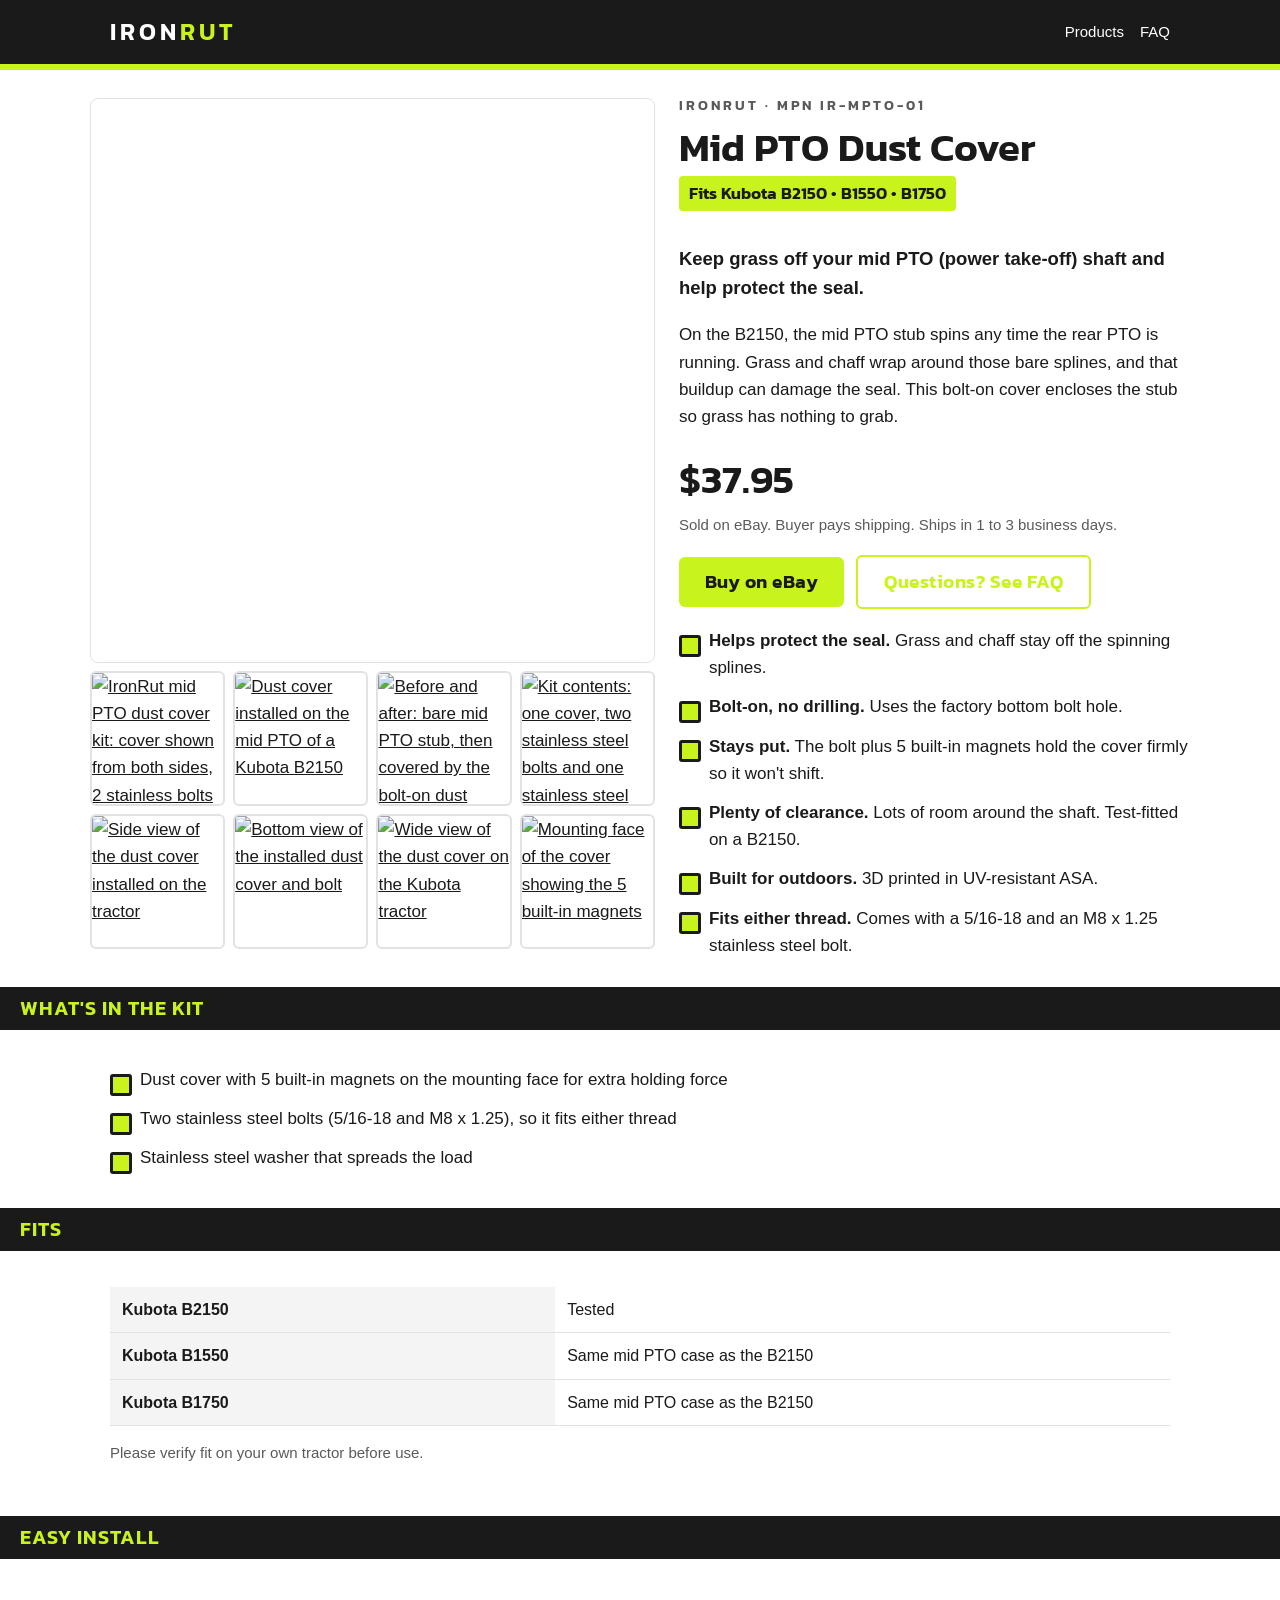
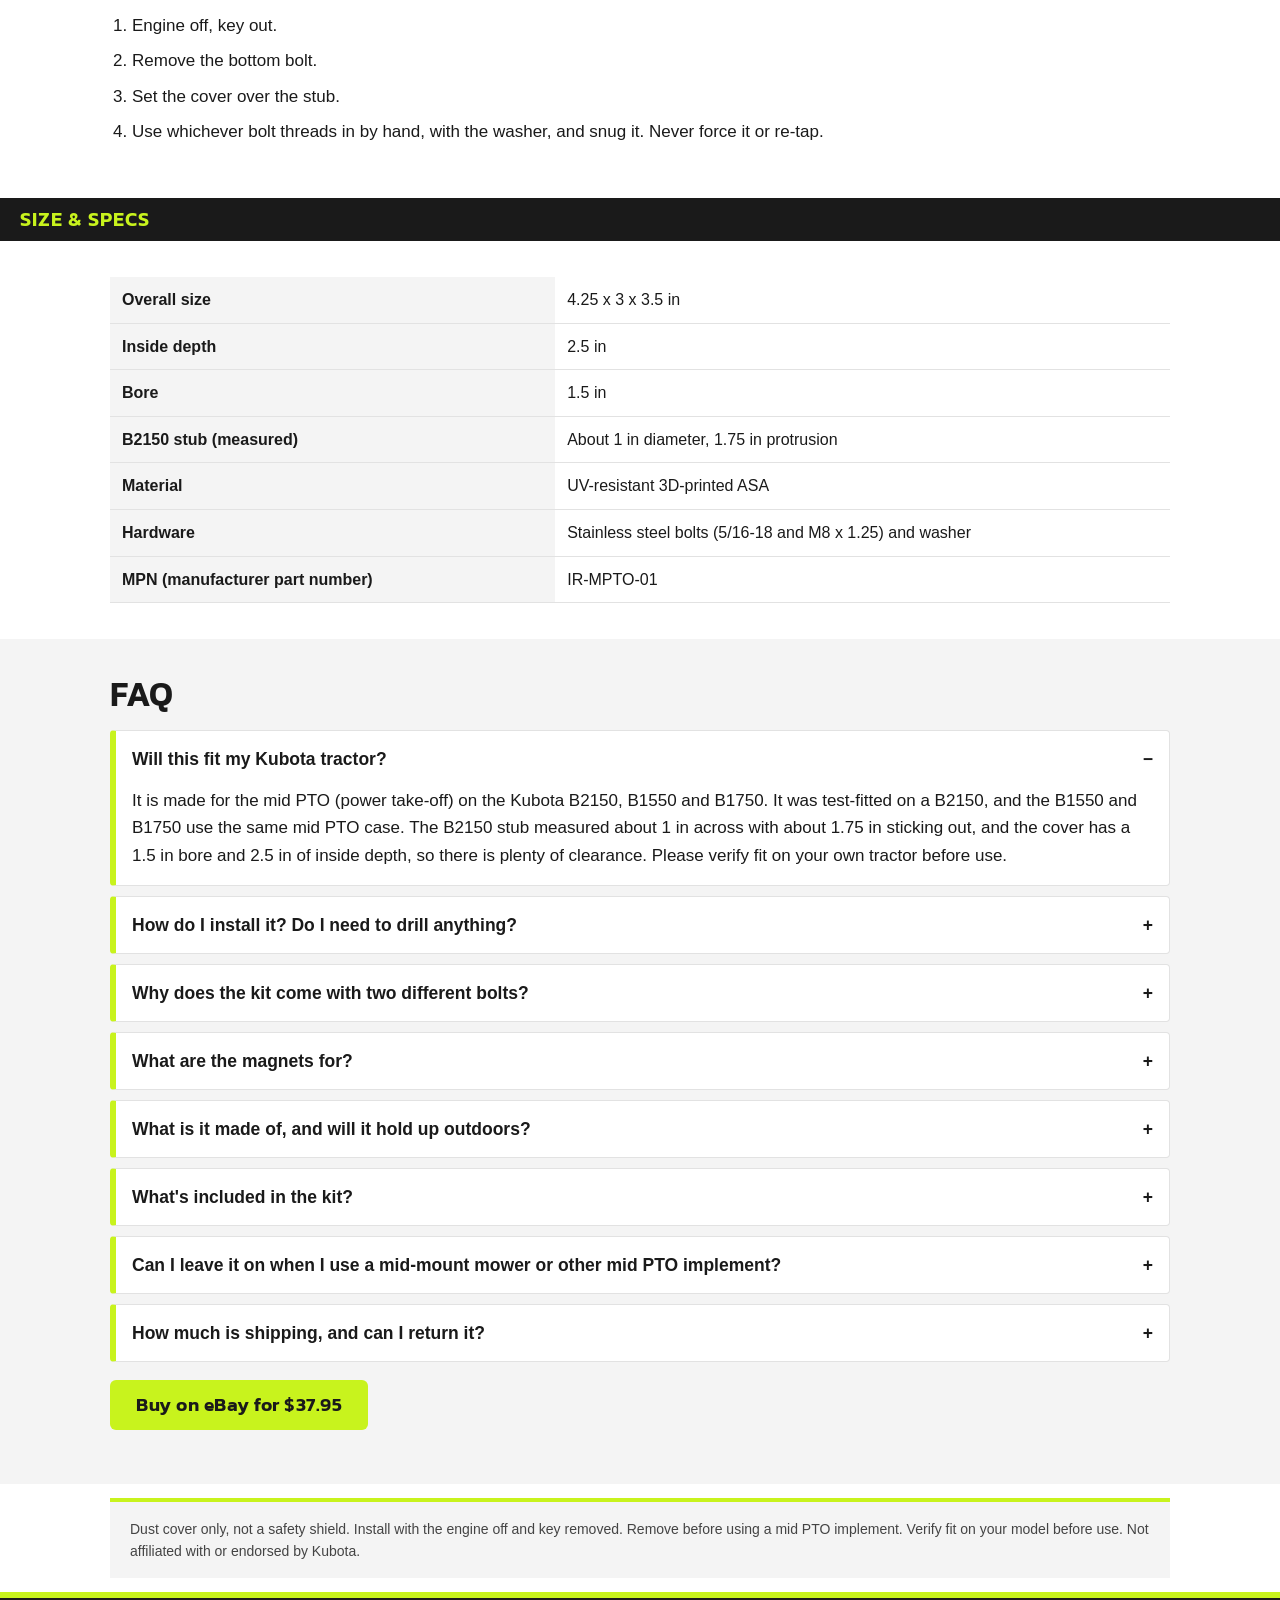
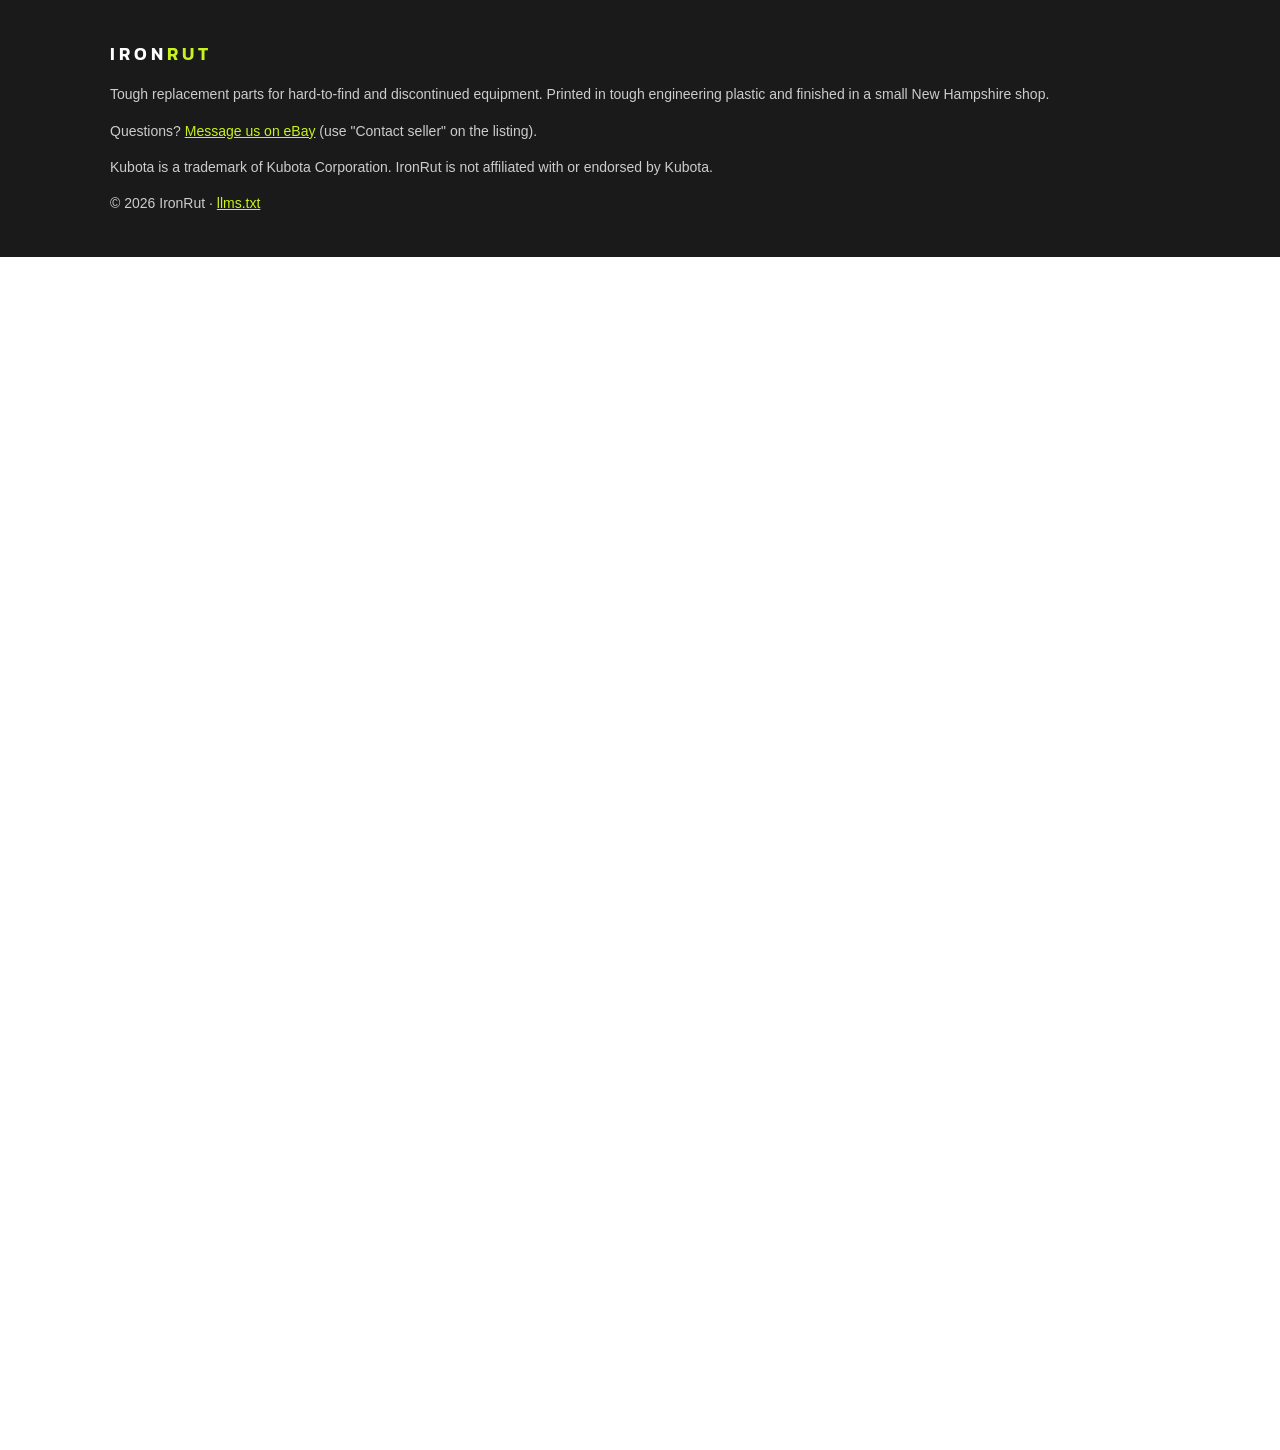
==== products/kubota-mid-pto-dust-cover/index.html @ 1a5dc268 "Initial IronRut site" ====
<!doctype html>
<html lang="en">
<head>
<meta charset="utf-8">
<meta name="viewport" content="width=device-width,initial-scale=1">
<title>Kubota B2150, B1550, B1750 Mid PTO Dust Cover | Stops Grass Wrap | IronRut</title>
<meta name="description" content="Bolt-on mid PTO (power take-off) dust cover for Kubota B2150, B1550 and B1750. Stops grass wrap, helps protect the seal, no drilling. UV-resistant ASA with 5 built-in magnets and stainless hardware. $37.95 on eBay.">
<link rel="canonical" href="https://ironrut.com/products/kubota-mid-pto-dust-cover/">
<meta name="theme-color" content="#1A1A1A">
<meta property="og:type" content="product">
<meta property="og:site_name" content="IronRut">
<meta property="og:title" content="Kubota B2150, B1550, B1750 Mid PTO Dust Cover | Stops Grass Wrap | IronRut">
<meta property="og:description" content="Bolt-on mid PTO (power take-off) dust cover for Kubota B2150, B1550 and B1750. Stops grass wrap, helps protect the seal, no drilling. UV-resistant ASA with 5 built-in magnets and stainless hardware. $37.95 on eBay.">
<meta property="og:url" content="https://ironrut.com/products/kubota-mid-pto-dust-cover/">
<meta property="og:image" content="https://ironrut.com/assets/img/og-pto-cover.jpg">
<meta property="og:image:width" content="1200"><meta property="og:image:height" content="630">
<meta name="twitter:card" content="summary_large_image">
<meta name="twitter:title" content="Kubota B2150, B1550, B1750 Mid PTO Dust Cover | Stops Grass Wrap | IronRut">
<meta name="twitter:description" content="Bolt-on mid PTO (power take-off) dust cover for Kubota B2150, B1550 and B1750. Stops grass wrap, helps protect the seal, no drilling. UV-resistant ASA with 5 built-in magnets and stainless hardware. $37.95 on eBay.">
<meta name="twitter:image" content="https://ironrut.com/assets/img/og-pto-cover.jpg">
<link rel="icon" href="/favicon.ico" sizes="any">
<link rel="icon" href="/favicon.svg" type="image/svg+xml">
<link rel="apple-touch-icon" href="/apple-touch-icon.png">
<link rel="manifest" href="/site.webmanifest">
<link rel="preload" href="/assets/fonts/kanit-600.woff2" as="font" type="font/woff2" crossorigin>
<link rel="stylesheet" href="/assets/site.css">
<link rel="alternate" type="text/plain" href="/llms.txt" title="llms.txt">
<script type="application/ld+json">{
 "@context": "https://schema.org",
 "@type": "Product",
 "@id": "https://ironrut.com/products/kubota-mid-pto-dust-cover/#product",
 "name": "Mid PTO Dust Cover for Kubota B2150, B1550, B1750",
 "alternateName": "Mid PTO Dust Cover fits Kubota B2150 B1550 B1750, Stops Grass Wrap, Bolt-On",
 "description": "Bolt-on mid PTO (power take-off) dust cover for Kubota B2150, B1550 and B1750 tractors. Encloses the mid PTO stub so grass and chaff cannot wrap around the splines and helps protect the seal. 3D printed in UV-resistant ASA with 5 built-in magnets. Kit includes the cover, 2 stainless steel bolts (5/16-18 and M8 x 1.25) and a stainless steel washer.",
 "image": [
  "https://ironrut.com/assets/img/pto-01-main.jpg",
  "https://ironrut.com/assets/img/pto-02-installed-fits.jpg",
  "https://ironrut.com/assets/img/pto-03-before-after.jpg",
  "https://ironrut.com/assets/img/pto-04-kit-contents.jpg",
  "https://ironrut.com/assets/img/pto-05-installed-side.jpg",
  "https://ironrut.com/assets/img/pto-06-installed-bottom.jpg",
  "https://ironrut.com/assets/img/pto-07-on-tractor-wide.jpg",
  "https://ironrut.com/assets/img/pto-08-magnet-face.jpg"
 ],
 "brand": {
  "@type": "Brand",
  "name": "IronRut"
 },
 "manufacturer": {
  "@id": "https://ironrut.com/#org"
 },
 "mpn": "IR-MPTO-01",
 "sku": "IR-MPTO-01",
 "material": "UV-resistant 3D-printed ASA",
 "category": "Tractor parts > PTO covers",
 "size": "4.25 x 3 x 3.5 in",
 "isAccessoryOrSparePartFor": [
  {
   "@type": "Product",
   "name": "Kubota B2150",
   "brand": {
    "@type": "Brand",
    "name": "Kubota"
   }
  },
  {
   "@type": "Product",
   "name": "Kubota B1550",
   "brand": {
    "@type": "Brand",
    "name": "Kubota"
   }
  },
  {
   "@type": "Product",
   "name": "Kubota B1750",
   "brand": {
    "@type": "Brand",
    "name": "Kubota"
   }
  }
 ],
 "offers": {
  "@type": "Offer",
  "url": "https://www.ebay.com/itm/168871981504",
  "price": "37.95",
  "priceCurrency": "USD",
  "availability": "https://schema.org/InStock",
  "itemCondition": "https://schema.org/NewCondition",
  "seller": {
   "@id": "https://ironrut.com/#org"
  },
  "hasMerchantReturnPolicy": {
   "@type": "MerchantReturnPolicy",
   "applicableCountry": "US",
   "returnPolicyCategory": "https://schema.org/MerchantReturnFiniteReturnWindow",
   "merchantReturnDays": 30,
   "returnFees": "https://schema.org/ReturnShippingFees",
   "returnMethod": "https://schema.org/ReturnByMail"
  },
  "shippingDetails": {
   "@type": "OfferShippingDetails",
   "shippingDestination": {
    "@type": "DefinedRegion",
    "addressCountry": "US"
   },
   "deliveryTime": {
    "@type": "ShippingDeliveryTime",
    "handlingTime": {
     "@type": "QuantitativeValue",
     "minValue": 1,
     "maxValue": 3,
     "unitCode": "DAY"
    }
   }
  }
 }
}</script>
<script type="application/ld+json">{
 "@context": "https://schema.org",
 "@type": "FAQPage",
 "mainEntity": [
  {
   "@type": "Question",
   "name": "Will this fit my Kubota tractor?",
   "acceptedAnswer": {
    "@type": "Answer",
    "text": "It is made for the mid PTO (power take-off) on the Kubota B2150, B1550 and B1750. It was test-fitted on a B2150, and the B1550 and B1750 use the same mid PTO case. The B2150 stub measured about 1 in across with about 1.75 in sticking out, and the cover has a 1.5 in bore and 2.5 in of inside depth, so there is plenty of clearance. Please verify fit on your own tractor before use."
   }
  },
  {
   "@type": "Question",
   "name": "How do I install it? Do I need to drill anything?",
   "acceptedAnswer": {
    "@type": "Answer",
    "text": "No drilling. It uses the factory bottom bolt hole. With the engine off and the key out, remove the bottom bolt, set the cover over the stub, then thread in whichever included bolt fits by hand, with the washer, and snug it."
   }
  },
  {
   "@type": "Question",
   "name": "Why does the kit come with two different bolts?",
   "acceptedAnswer": {
    "@type": "Answer",
    "text": "So it fits either thread. You get one 5/16-18 and one M8 x 1.25 stainless steel bolt. Use whichever one threads in by hand. Never force a bolt or re-tap the hole."
   }
  },
  {
   "@type": "Question",
   "name": "What are the magnets for?",
   "acceptedAnswer": {
    "@type": "Answer",
    "text": "The 5 built-in magnets on the mounting face add holding force. The bolt plus the magnets keep the cover from moving or shifting."
   }
  },
  {
   "@type": "Question",
   "name": "What is it made of, and will it hold up outdoors?",
   "acceptedAnswer": {
    "@type": "Answer",
    "text": "The cover is 3D printed in ASA, a UV-resistant engineering plastic chosen for outdoor use. A specific temperature rating is not published yet. If you have a heat question for your setup, message us on eBay before you buy."
   }
  },
  {
   "@type": "Question",
   "name": "What's included in the kit?",
   "acceptedAnswer": {
    "@type": "Answer",
    "text": "One dust cover with 5 built-in magnets, two stainless steel bolts (5/16-18 and M8 x 1.25) and one stainless steel washer that spreads the load. The photos show the single cover from two angles."
   }
  },
  {
   "@type": "Question",
   "name": "Can I leave it on when I use a mid-mount mower or other mid PTO implement?",
   "acceptedAnswer": {
    "@type": "Answer",
    "text": "No. Remove the cover before using a mid PTO implement. It is a dust cover only, not a safety shield."
   }
  },
  {
   "@type": "Question",
   "name": "How much is shipping, and can I return it?",
   "acceptedAnswer": {
    "@type": "Answer",
    "text": "It sells for $37.95 on eBay and the buyer pays shipping, which eBay shows at checkout. It ships in 1 to 3 business days by USPS Ground Advantage. Returns are accepted within 30 days, and the buyer pays return shipping."
   }
  }
 ]
}</script>
<script type="application/ld+json">{
 "@context": "https://schema.org",
 "@type": "BreadcrumbList",
 "itemListElement": [
  {
   "@type": "ListItem",
   "position": 1,
   "name": "IronRut",
   "item": "https://ironrut.com/"
  },
  {
   "@type": "ListItem",
   "position": 2,
   "name": "Mid PTO Dust Cover for Kubota B2150, B1550, B1750",
   "item": "https://ironrut.com/products/kubota-mid-pto-dust-cover/"
  }
 ]
}</script>
</head>
<body>
<a class="skip" href="#main">Skip to content</a>
<header class="site"><div class="wrap"><a class="brand" href="/">IRON<span>RUT</span></a>
<nav class="top" aria-label="Main"><a href="/#products">Products</a><a href="/products/kubota-mid-pto-dust-cover/#faq">FAQ</a></nav></div></header>
<main id="main">
<div class="wrap prod-top">
<div class="gallery"><div class="main" id="mainshot"><picture><source type="image/webp" srcset="/assets/img/pto-02-installed-fits-600.webp 600w, /assets/img/pto-02-installed-fits.webp 1200w" sizes="(min-width:720px) 52vw, 100vw"><img src="/assets/img/pto-02-installed-fits.jpg" srcset="/assets/img/pto-02-installed-fits-600.jpg 600w, /assets/img/pto-02-installed-fits.jpg 1200w" sizes="(min-width:720px) 52vw, 100vw" width="1200" height="1200" alt="Dust cover installed on the mid PTO of a Kubota B2150" loading="eager" fetchpriority="high" decoding="async"></picture></div>
<div class="thumbs"><a href="/assets/img/pto-01-main.jpg" data-full="/assets/img/pto-01-main" aria-label="View photo 1"><picture><source type="image/webp" srcset="/assets/img/pto-01-main-600.webp"><img src="/assets/img/pto-01-main-600.jpg" width="600" height="600" alt="IronRut mid PTO dust cover kit: cover shown from both sides, 2 stainless bolts and a stainless washer" loading="lazy" decoding="async"></picture></a><a href="/assets/img/pto-02-installed-fits.jpg" data-full="/assets/img/pto-02-installed-fits" aria-label="View photo 2"><picture><source type="image/webp" srcset="/assets/img/pto-02-installed-fits-600.webp"><img src="/assets/img/pto-02-installed-fits-600.jpg" width="600" height="600" alt="Dust cover installed on the mid PTO of a Kubota B2150" loading="lazy" decoding="async"></picture></a><a href="/assets/img/pto-03-before-after.jpg" data-full="/assets/img/pto-03-before-after" aria-label="View photo 3"><picture><source type="image/webp" srcset="/assets/img/pto-03-before-after-600.webp"><img src="/assets/img/pto-03-before-after-600.jpg" width="600" height="600" alt="Before and after: bare mid PTO stub, then covered by the bolt-on dust cover" loading="lazy" decoding="async"></picture></a><a href="/assets/img/pto-04-kit-contents.jpg" data-full="/assets/img/pto-04-kit-contents" aria-label="View photo 4"><picture><source type="image/webp" srcset="/assets/img/pto-04-kit-contents-600.webp"><img src="/assets/img/pto-04-kit-contents-600.jpg" width="600" height="600" alt="Kit contents: one cover, two stainless steel bolts and one stainless steel washer" loading="lazy" decoding="async"></picture></a><a href="/assets/img/pto-05-installed-side.jpg" data-full="/assets/img/pto-05-installed-side" aria-label="View photo 5"><picture><source type="image/webp" srcset="/assets/img/pto-05-installed-side-600.webp"><img src="/assets/img/pto-05-installed-side-600.jpg" width="600" height="600" alt="Side view of the dust cover installed on the tractor" loading="lazy" decoding="async"></picture></a><a href="/assets/img/pto-06-installed-bottom.jpg" data-full="/assets/img/pto-06-installed-bottom" aria-label="View photo 6"><picture><source type="image/webp" srcset="/assets/img/pto-06-installed-bottom-600.webp"><img src="/assets/img/pto-06-installed-bottom-600.jpg" width="600" height="600" alt="Bottom view of the installed dust cover and bolt" loading="lazy" decoding="async"></picture></a><a href="/assets/img/pto-07-on-tractor-wide.jpg" data-full="/assets/img/pto-07-on-tractor-wide" aria-label="View photo 7"><picture><source type="image/webp" srcset="/assets/img/pto-07-on-tractor-wide-600.webp"><img src="/assets/img/pto-07-on-tractor-wide-600.jpg" width="600" height="600" alt="Wide view of the dust cover on the Kubota tractor" loading="lazy" decoding="async"></picture></a><a href="/assets/img/pto-08-magnet-face.jpg" data-full="/assets/img/pto-08-magnet-face" aria-label="View photo 8"><picture><source type="image/webp" srcset="/assets/img/pto-08-magnet-face-600.webp"><img src="/assets/img/pto-08-magnet-face-600.jpg" width="600" height="600" alt="Mounting face of the cover showing the 5 built-in magnets" loading="lazy" decoding="async"></picture></a></div></div>
<div class="buybox">
<p class="eyebrow" style="color:#5a5a5a">IronRut &middot; MPN IR-MPTO-01</p>
<h1>Mid PTO Dust Cover</h1>
<p class="fits">Fits Kubota B2150 &bull; B1550 &bull; B1750</p>
<p class="lede">Keep grass off your mid PTO (power take-off) shaft and help protect the seal.</p>
<p>On the B2150, the mid PTO stub spins any time the rear PTO is running. Grass and chaff wrap around those bare splines, and that buildup can damage the seal. This bolt-on cover encloses the stub so grass has nothing to grab.</p>
<p class="price">$37.95</p><p class="ship">Sold on eBay. Buyer pays shipping. Ships in 1 to 3 business days.</p>
<div class="cta-row"><a class="btn" href="https://www.ebay.com/itm/168871981504" rel="noopener">Buy on eBay</a><a class="btn ghost" href="#faq">Questions? See FAQ</a></div>
<ul class="points">
<li><b>Helps protect the seal.</b> Grass and chaff stay off the spinning splines.</li>
<li><b>Bolt-on, no drilling.</b> Uses the factory bottom bolt hole.</li>
<li><b>Stays put.</b> The bolt plus 5 built-in magnets hold the cover firmly so it won't shift.</li>
<li><b>Plenty of clearance.</b> Lots of room around the shaft. Test-fitted on a B2150.</li>
<li><b>Built for outdoors.</b> 3D printed in UV-resistant ASA.</li>
<li><b>Fits either thread.</b> Comes with a 5/16-18 and an M8 x 1.25 stainless steel bolt.</li>
</ul>
</div></div>
<h2 class="bar">WHAT'S IN THE KIT</h2>
<section><div class="wrap"><ul class="points">
<li>Dust cover with 5 built-in magnets on the mounting face for extra holding force</li>
<li>Two stainless steel bolts (5/16-18 and M8 x 1.25), so it fits either thread</li>
<li>Stainless steel washer that spreads the load</li></ul></div></section>
<h2 class="bar">FITS</h2>
<section><div class="wrap">
<table class="spec"><tbody>
<tr><th>Kubota B2150</th><td>Tested</td></tr>
<tr><th>Kubota B1550</th><td>Same mid PTO case as the B2150</td></tr>
<tr><th>Kubota B1750</th><td>Same mid PTO case as the B2150</td></tr>
</tbody></table>
<p style="font-size:15px;color:#5a5a5a">Please verify fit on your own tractor before use.</p></div></section>
<h2 class="bar">EASY INSTALL</h2>
<section><div class="wrap"><ol class="steps">
<li>Engine off, key out.</li><li>Remove the bottom bolt.</li><li>Set the cover over the stub.</li>
<li>Use whichever bolt threads in by hand, with the washer, and snug it. Never force it or re-tap.</li></ol></div></section>
<h2 class="bar">SIZE &amp; SPECS</h2>
<section><div class="wrap"><table class="spec"><tbody>
<tr><th>Overall size</th><td>4.25 x 3 x 3.5 in</td></tr>
<tr><th>Inside depth</th><td>2.5 in</td></tr>
<tr><th>Bore</th><td>1.5 in</td></tr>
<tr><th>B2150 stub (measured)</th><td>About 1 in diameter, 1.75 in protrusion</td></tr>
<tr><th>Material</th><td>UV-resistant 3D-printed ASA</td></tr>
<tr><th>Hardware</th><td>Stainless steel bolts (5/16-18 and M8 x 1.25) and washer</td></tr>
<tr><th>MPN (manufacturer part number)</th><td>IR-MPTO-01</td></tr>
</tbody></table></div></section>
<section class="alt faq" id="faq"><div class="wrap"><h2>FAQ</h2><details open><summary>Will this fit my Kubota tractor?</summary><p>It is made for the mid PTO (power take-off) on the Kubota B2150, B1550 and B1750. It was test-fitted on a B2150, and the B1550 and B1750 use the same mid PTO case. The B2150 stub measured about 1 in across with about 1.75 in sticking out, and the cover has a 1.5 in bore and 2.5 in of inside depth, so there is plenty of clearance. Please verify fit on your own tractor before use.</p></details><details><summary>How do I install it? Do I need to drill anything?</summary><p>No drilling. It uses the factory bottom bolt hole. With the engine off and the key out, remove the bottom bolt, set the cover over the stub, then thread in whichever included bolt fits by hand, with the washer, and snug it.</p></details><details><summary>Why does the kit come with two different bolts?</summary><p>So it fits either thread. You get one 5/16-18 and one M8 x 1.25 stainless steel bolt. Use whichever one threads in by hand. Never force a bolt or re-tap the hole.</p></details><details><summary>What are the magnets for?</summary><p>The 5 built-in magnets on the mounting face add holding force. The bolt plus the magnets keep the cover from moving or shifting.</p></details><details><summary>What is it made of, and will it hold up outdoors?</summary><p>The cover is 3D printed in ASA, a UV-resistant engineering plastic chosen for outdoor use. A specific temperature rating is not published yet. If you have a heat question for your setup, message us on eBay before you buy.</p></details><details><summary>What&#x27;s included in the kit?</summary><p>One dust cover with 5 built-in magnets, two stainless steel bolts (5/16-18 and M8 x 1.25) and one stainless steel washer that spreads the load. The photos show the single cover from two angles.</p></details><details><summary>Can I leave it on when I use a mid-mount mower or other mid PTO implement?</summary><p>No. Remove the cover before using a mid PTO implement. It is a dust cover only, not a safety shield.</p></details><details><summary>How much is shipping, and can I return it?</summary><p>It sells for $37.95 on eBay and the buyer pays shipping, which eBay shows at checkout. It ships in 1 to 3 business days by USPS Ground Advantage. Returns are accepted within 30 days, and the buyer pays return shipping.</p></details>
<div class="cta-row"><a class="btn" href="https://www.ebay.com/itm/168871981504" rel="noopener">Buy on eBay for $37.95</a></div></div></section>
<div class="wrap"><p class="note">Dust cover only, not a safety shield. Install with the engine off and key removed. Remove before using a mid PTO implement. Verify fit on your model before use. Not affiliated with or endorsed by Kubota.</p></div>
</main>
<div class="sticky-buy"><span>$37.95 &middot; Mid PTO Dust Cover</span><a class="btn" href="https://www.ebay.com/itm/168871981504" rel="noopener">Buy on eBay</a></div>
<script>
document.querySelectorAll('.thumbs a').forEach(function(a){a.addEventListener('click',function(e){e.preventDefault();var b=a.getAttribute('data-full'),m=document.getElementById('mainshot'),alt=a.querySelector('img').alt;
m.innerHTML='<picture><source type="image/webp" srcset="'+b+'.webp"><img src="'+b+'.jpg" width="1200" height="1200" alt="'+alt.replace(/"/g,'&quot;')+'"></picture>';});});
</script>
<footer class="site"><div class="wrap">
<p class="brand">IRON<span style="color:#C8F31D">RUT</span></p>
<p>Tough replacement parts for hard-to-find and discontinued equipment. Printed in tough engineering plastic and finished in a small New Hampshire shop.</p>
<p>Questions? <a href="https://www.ebay.com/itm/168871981504" rel="noopener">Message us on eBay</a> (use "Contact seller" on the listing).</p>
<p>Kubota is a trademark of Kubota Corporation. IronRut is not affiliated with or endorsed by Kubota.</p>
<p>&copy; 2026 IronRut &middot; <a href="/llms.txt">llms.txt</a></p>
</div></footer>
</body>
</html>
---- assets/site.css ----
@font-face{font-family:"Kanit";src:url(/assets/fonts/kanit-600.woff2) format("woff2");font-weight:600;font-display:swap}
:root{--char:#1A1A1A;--char2:#242424;--lime:#C8F31D;--ink:#1A1A1A;--mute:#5a5a5a;--bg:#F4F4F4;--line:#e2e2e2}
*{box-sizing:border-box}
html{-webkit-text-size-adjust:100%}
body{margin:0;font-family:Roboto,"Segoe UI",Arial,Helvetica,sans-serif;color:var(--ink);background:#fff;font-size:17px;line-height:1.6}
img{max-width:100%;height:auto;display:block}
a{color:inherit}
h1,h2,h3,.brand,.btn,.eyebrow{font-family:"Kanit",Roboto,Arial,sans-serif;font-weight:600;line-height:1.15}
.wrap{max-width:1100px;margin:0 auto;padding:0 20px}
.skip{position:absolute;left:-999px}.skip:focus{left:10px;top:10px;background:var(--lime);padding:8px;z-index:9}
header.site{background:var(--char);border-bottom:6px solid var(--lime)}
header.site .wrap{display:flex;align-items:center;justify-content:space-between;min-height:64px;gap:12px}
.brand{color:#fff;text-decoration:none;font-size:24px;letter-spacing:4px}
.brand span{color:var(--lime)}
nav.top a{color:#fff;text-decoration:none;font-size:15px;margin-left:16px}
nav.top a:hover{color:var(--lime)}
.hero{background:var(--char);color:#fff;padding:40px 0 48px}
.hero .wrap{display:grid;gap:28px}
.eyebrow{color:var(--lime);font-size:14px;letter-spacing:3px;text-transform:uppercase;margin:0 0 10px}
.hero h1{font-size:clamp(32px,7vw,54px);margin:0 0 16px}
.hero h1 em{font-style:normal;color:var(--lime)}
.hero p{font-size:18px;color:#ddd;margin:0 0 22px;max-width:40em}
.hero .shot{background:#fff;border:4px solid var(--lime);border-radius:6px;overflow:hidden}
.btn{display:inline-block;background:var(--lime);color:var(--char);text-decoration:none;font-size:19px;padding:14px 26px;border-radius:6px;letter-spacing:.5px;border:0}
.btn:hover{filter:brightness(1.07)}
.btn.ghost{background:transparent;color:var(--lime);border:2px solid var(--lime)}
.bar{background:var(--char);color:var(--lime);font-size:20px;padding:10px 20px;letter-spacing:1px;margin:0}
section{padding:36px 0}
section.alt{background:var(--bg)}
h2{font-size:clamp(26px,5vw,34px);margin:0 0 16px}
.grid{display:grid;gap:20px;grid-template-columns:1fr}
.card{background:#fff;border:1px solid var(--line);border-radius:8px;overflow:hidden;display:flex;flex-direction:column;text-decoration:none}
.card .body{padding:16px 18px 20px;border-top:5px solid var(--lime)}
.card h3{font-size:21px;margin:0 0 6px}
.card p{margin:0 0 12px;color:var(--mute);font-size:15.5px}
.card .price{font-family:"Kanit",Arial,sans-serif;font-weight:600;font-size:22px}
.card.soon{background:var(--char);color:#fff;justify-content:center;align-items:flex-start;padding:24px;border:2px dashed var(--lime)}
.card.soon h3{color:var(--lime)}.card.soon p{color:#ccc}
.points{list-style:none;padding:0;margin:0;display:grid;gap:12px}
.points li{padding-left:30px;position:relative}
.points li:before{content:"";position:absolute;left:0;top:.45em;width:16px;height:16px;background:var(--lime);border:3px solid var(--char);border-radius:3px}
.why{display:grid;gap:16px}
.why div{background:#fff;border-left:6px solid var(--lime);padding:14px 16px;border-radius:4px}
.why b{display:block;font-family:"Kanit",Arial,sans-serif;font-weight:600;font-size:19px}
.prod-top{display:grid;gap:24px;padding:28px 0}
.gallery .main{border:1px solid var(--line);border-radius:8px;overflow:hidden}
.thumbs{display:grid;grid-template-columns:repeat(4,1fr);gap:8px;margin-top:8px}
.thumbs a{border:2px solid var(--line);border-radius:6px;overflow:hidden}
.thumbs a:focus,.thumbs a:hover{border-color:var(--char)}
.buybox h1{font-size:clamp(28px,6vw,40px);margin:0 0 6px}
.buybox .fits{font-family:"Kanit",Arial,sans-serif;font-weight:600;color:var(--char);background:var(--lime);display:inline-block;padding:4px 10px;border-radius:4px;margin:0 0 14px}
.buybox .price{font-family:"Kanit",Arial,sans-serif;font-weight:600;font-size:40px;margin:6px 0 2px}
.buybox .ship{color:var(--mute);margin:0 0 18px;font-size:15px}
.buybox .lede{font-size:18.5px;font-weight:600}
.cta-row{display:flex;flex-wrap:wrap;gap:12px;align-items:center;margin:18px 0}
table.spec{width:100%;border-collapse:collapse;font-size:16px}
table.spec th,table.spec td{text-align:left;padding:10px 12px;border-bottom:1px solid var(--line);vertical-align:top}
table.spec th{width:42%;background:var(--bg)}
ol.steps{padding-left:22px}ol.steps li{margin-bottom:8px}
.faq details{background:#fff;border:1px solid var(--line);border-left:6px solid var(--lime);border-radius:4px;margin-bottom:10px}
.faq summary{cursor:pointer;padding:14px 16px;font-weight:700;font-size:17.5px;list-style:none}
.faq summary::-webkit-details-marker{display:none}
.faq summary:after{content:"+";float:right;font-weight:700}
.faq details[open] summary:after{content:"\2212"}
.faq details p{margin:0;padding:0 16px 16px}
.note{font-size:14px;color:#444;background:var(--bg);border-top:4px solid var(--lime);padding:16px 20px}
footer.site{background:var(--char);color:#ccc;font-size:14px;padding:28px 0;border-top:6px solid var(--lime)}
footer.site a{color:var(--lime)}
footer.site .brand{font-size:18px}
.sticky-buy{position:sticky;bottom:0;background:var(--char);padding:10px 16px;display:flex;justify-content:space-between;align-items:center;gap:10px;z-index:5;border-top:3px solid var(--lime)}
.sticky-buy span{color:#fff;font-family:"Kanit",Arial,sans-serif;font-weight:600}
.sticky-buy .btn{padding:10px 18px;font-size:17px}
@media(min-width:720px){
 .hero .wrap{grid-template-columns:1.1fr .9fr;align-items:center}
 .grid{grid-template-columns:repeat(3,1fr)}
 .why{grid-template-columns:repeat(2,1fr)}
 .prod-top{grid-template-columns:1.05fr .95fr;align-items:start}
 .sticky-buy{display:none}
}
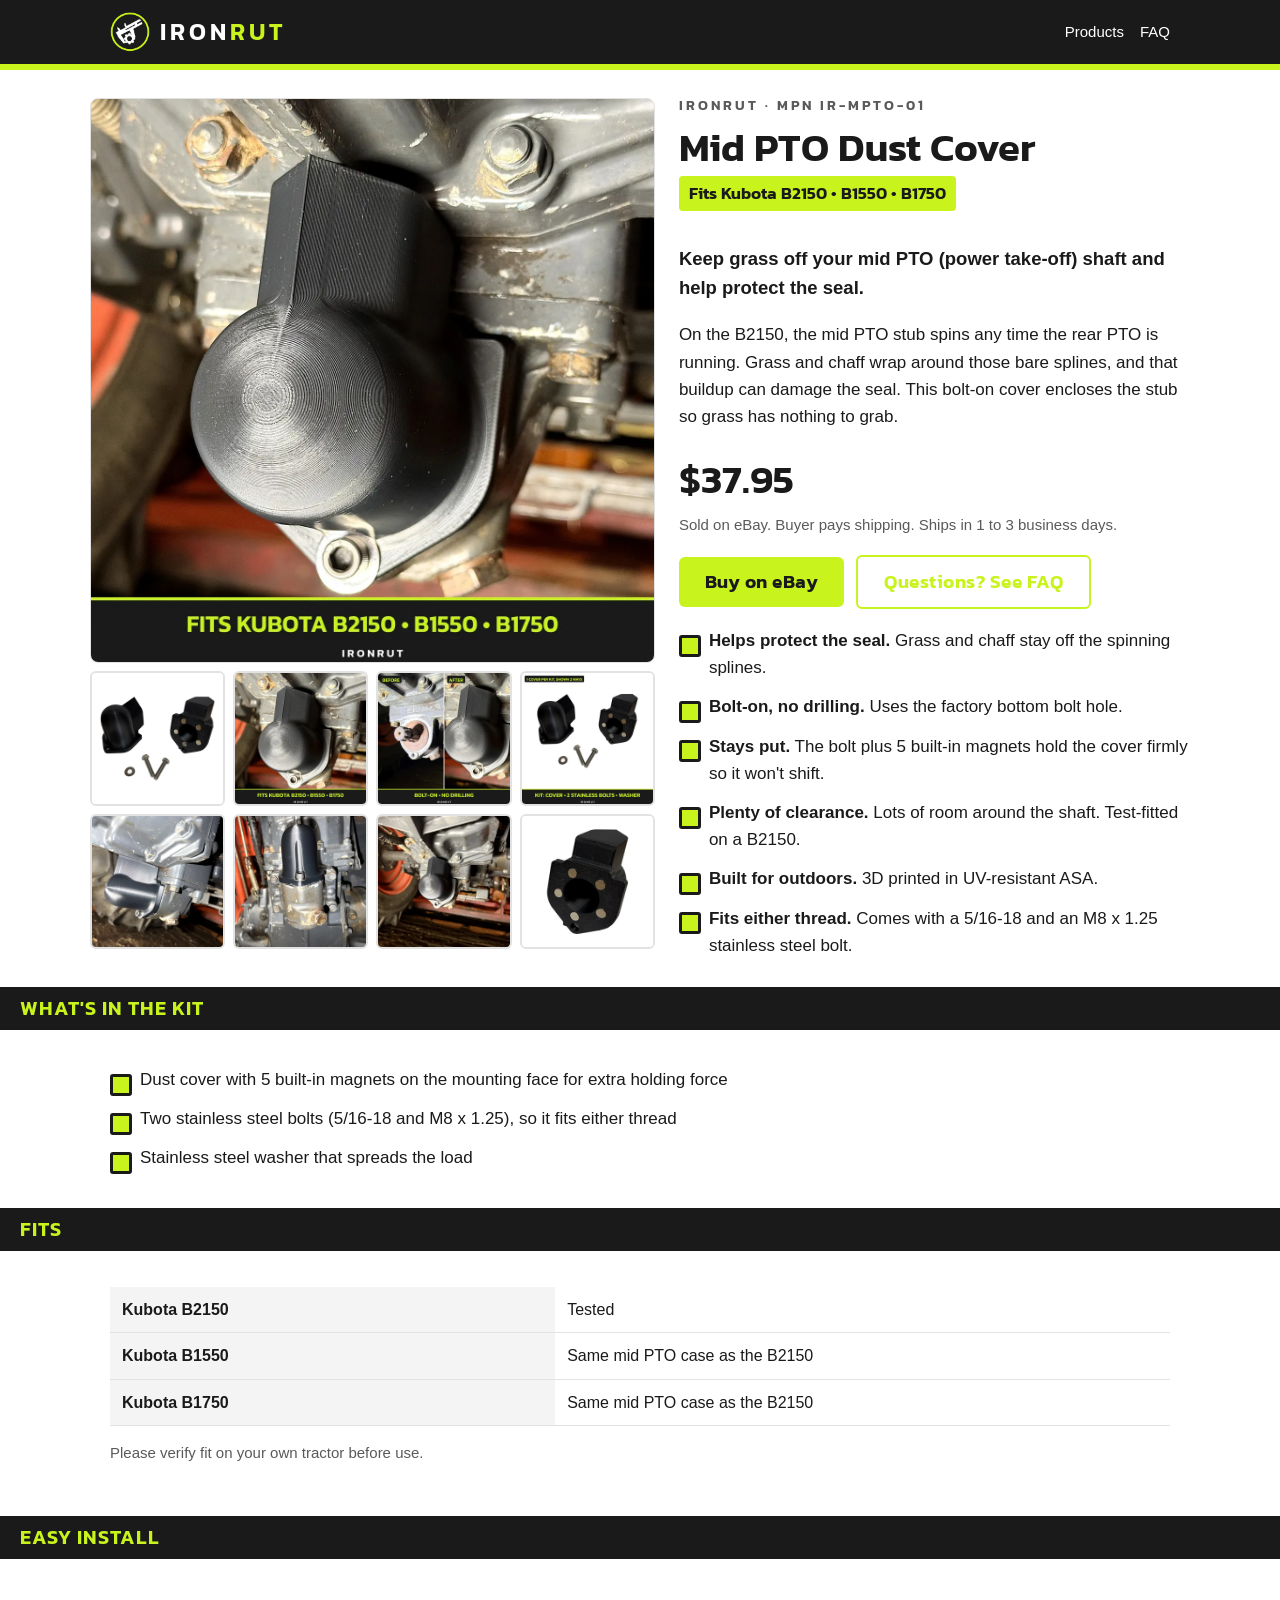
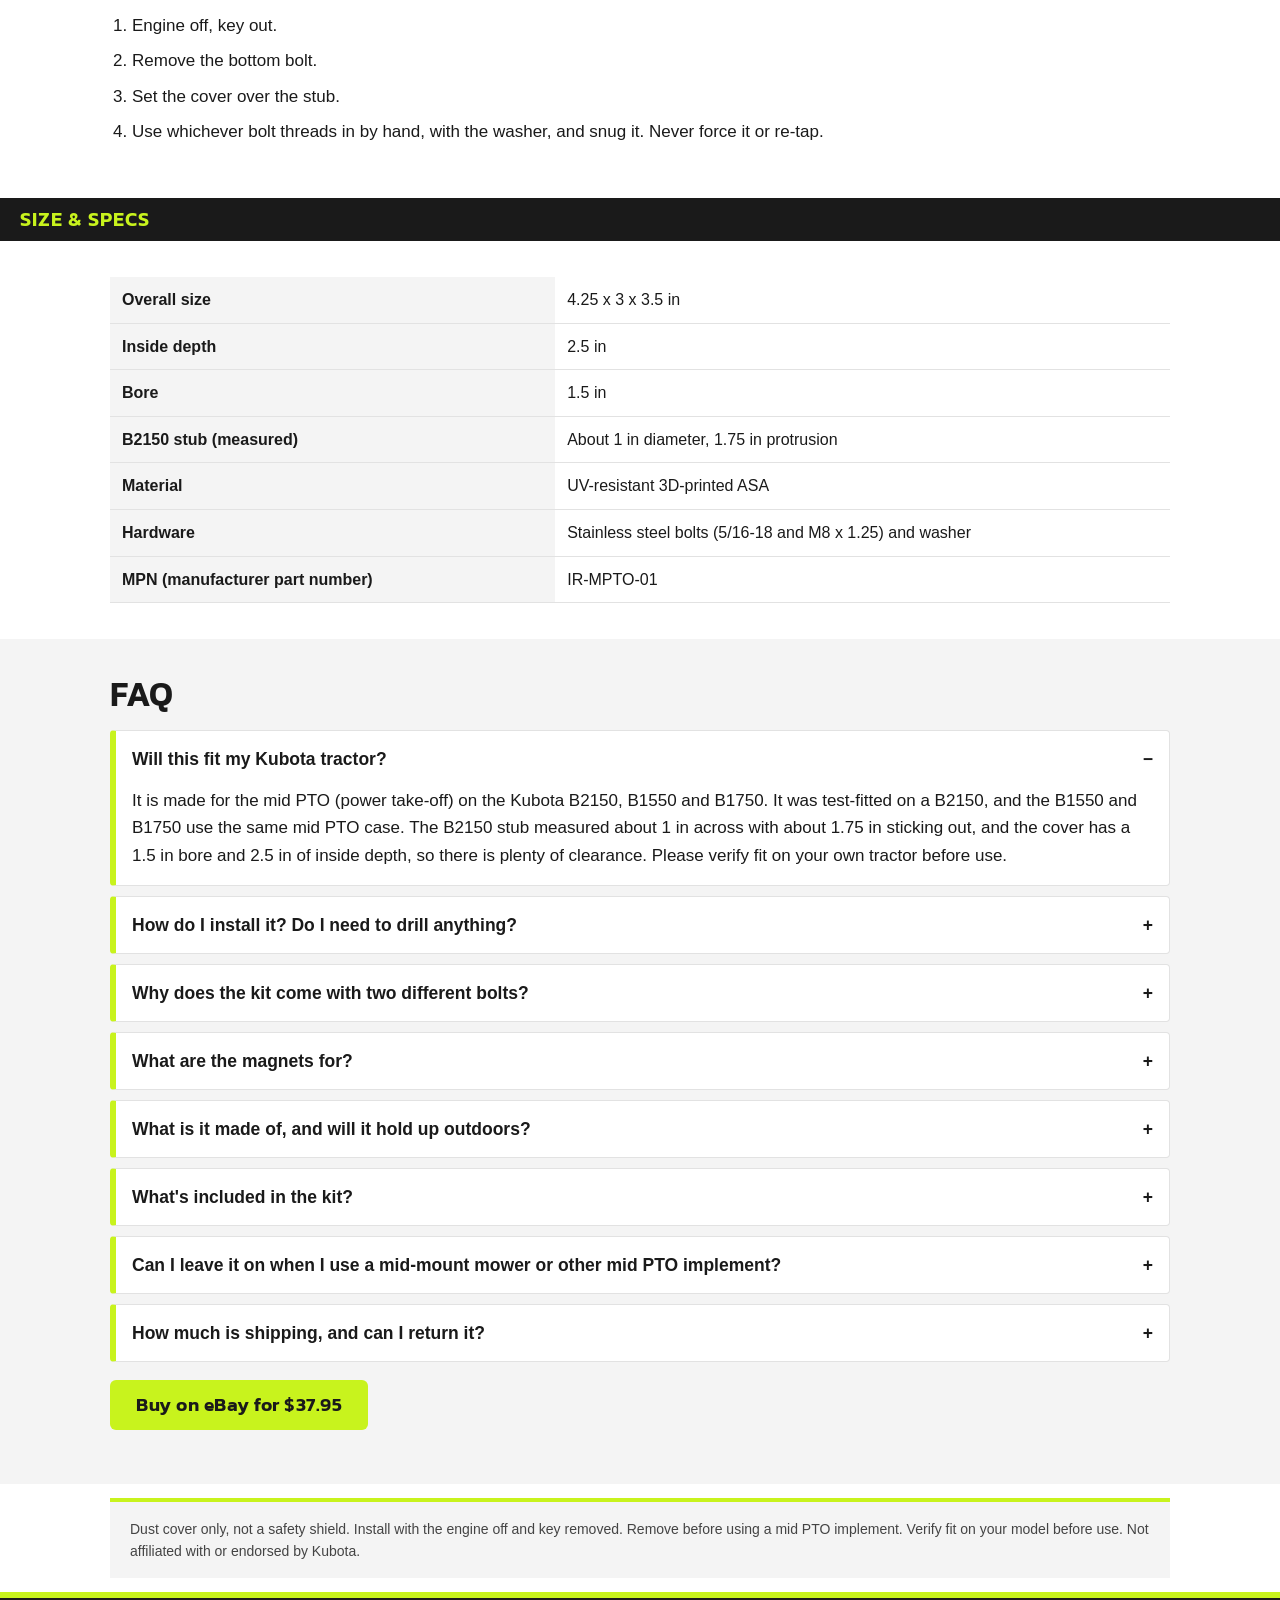
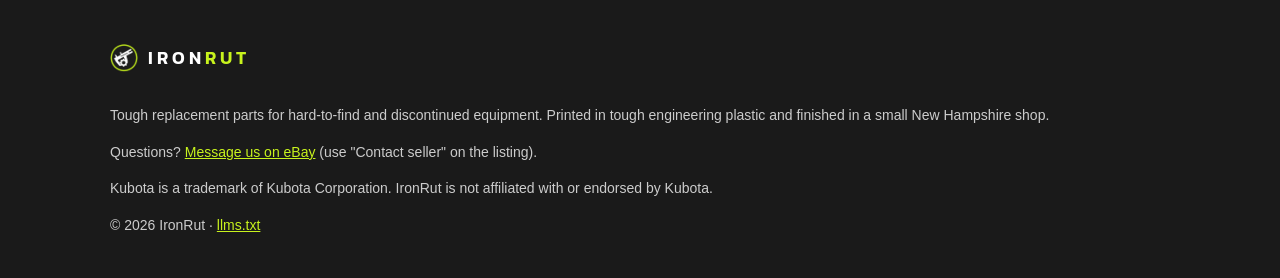
==== commit faf40f7a: "Add IronRut badge logo and icons" ====
--- a/products/kubota-mid-pto-dust-cover/index.html
+++ b/products/kubota-mid-pto-dust-cover/index.html
@@ -19,7 +19,6 @@
 <meta name="twitter:description" content="Bolt-on mid PTO (power take-off) dust cover for Kubota B2150, B1550 and B1750. Stops grass wrap, helps protect the seal, no drilling. UV-resistant ASA with 5 built-in magnets and stainless hardware. $37.95 on eBay.">
 <meta name="twitter:image" content="https://ironrut.com/assets/img/og-pto-cover.jpg">
 <link rel="icon" href="/favicon.ico" sizes="any">
-<link rel="icon" href="/favicon.svg" type="image/svg+xml">
 <link rel="apple-touch-icon" href="/apple-touch-icon.png">
 <link rel="manifest" href="/site.webmanifest">
 <link rel="preload" href="/assets/fonts/kanit-600.woff2" as="font" type="font/woff2" crossorigin>
@@ -207,7 +206,7 @@
 </head>
 <body>
 <a class="skip" href="#main">Skip to content</a>
-<header class="site"><div class="wrap"><a class="brand" href="/">IRON<span>RUT</span></a>
+<header class="site"><div class="wrap"><a class="brand" href="/"><img class="badge" src="/assets/img/logo-badge.png" alt="" width="40" height="40"><b class="wm">IRON<span>RUT</span></b></a>
 <nav class="top" aria-label="Main"><a href="/#products">Products</a><a href="/products/kubota-mid-pto-dust-cover/#faq">FAQ</a></nav></div></header>
 <main id="main">
 <div class="wrap prod-top">
@@ -267,7 +266,7 @@
 m.innerHTML='<picture><source type="image/webp" srcset="'+b+'.webp"><img src="'+b+'.jpg" width="1200" height="1200" alt="'+alt.replace(/"/g,'&quot;')+'"></picture>';});});
 </script>
 <footer class="site"><div class="wrap">
-<p class="brand">IRON<span style="color:#C8F31D">RUT</span></p>
+<p class="brand"><img class="badge" src="/assets/img/logo-badge.png" alt="" width="28" height="28"><b class="wm">IRON<span style="color:#C8F31D">RUT</span></b></p>
 <p>Tough replacement parts for hard-to-find and discontinued equipment. Printed in tough engineering plastic and finished in a small New Hampshire shop.</p>
 <p>Questions? <a href="https://www.ebay.com/itm/168871981504" rel="noopener">Message us on eBay</a> (use "Contact seller" on the listing).</p>
 <p>Kubota is a trademark of Kubota Corporation. IronRut is not affiliated with or endorsed by Kubota.</p>
--- a/assets/site.css
+++ b/assets/site.css
@@ -12,6 +12,10 @@
 header.site .wrap{display:flex;align-items:center;justify-content:space-between;min-height:64px;gap:12px}
 .brand{color:#fff;text-decoration:none;font-size:24px;letter-spacing:4px}
 .brand span{color:var(--lime)}
+.brand .wm{font-weight:600}
+.brand{display:inline-flex;align-items:center;gap:10px}
+.brand .badge{width:40px;height:40px;display:block}
+footer.site .brand .badge{width:28px;height:28px}
 nav.top a{color:#fff;text-decoration:none;font-size:15px;margin-left:16px}
 nav.top a:hover{color:var(--lime)}
 .hero{background:var(--char);color:#fff;padding:40px 0 48px}
